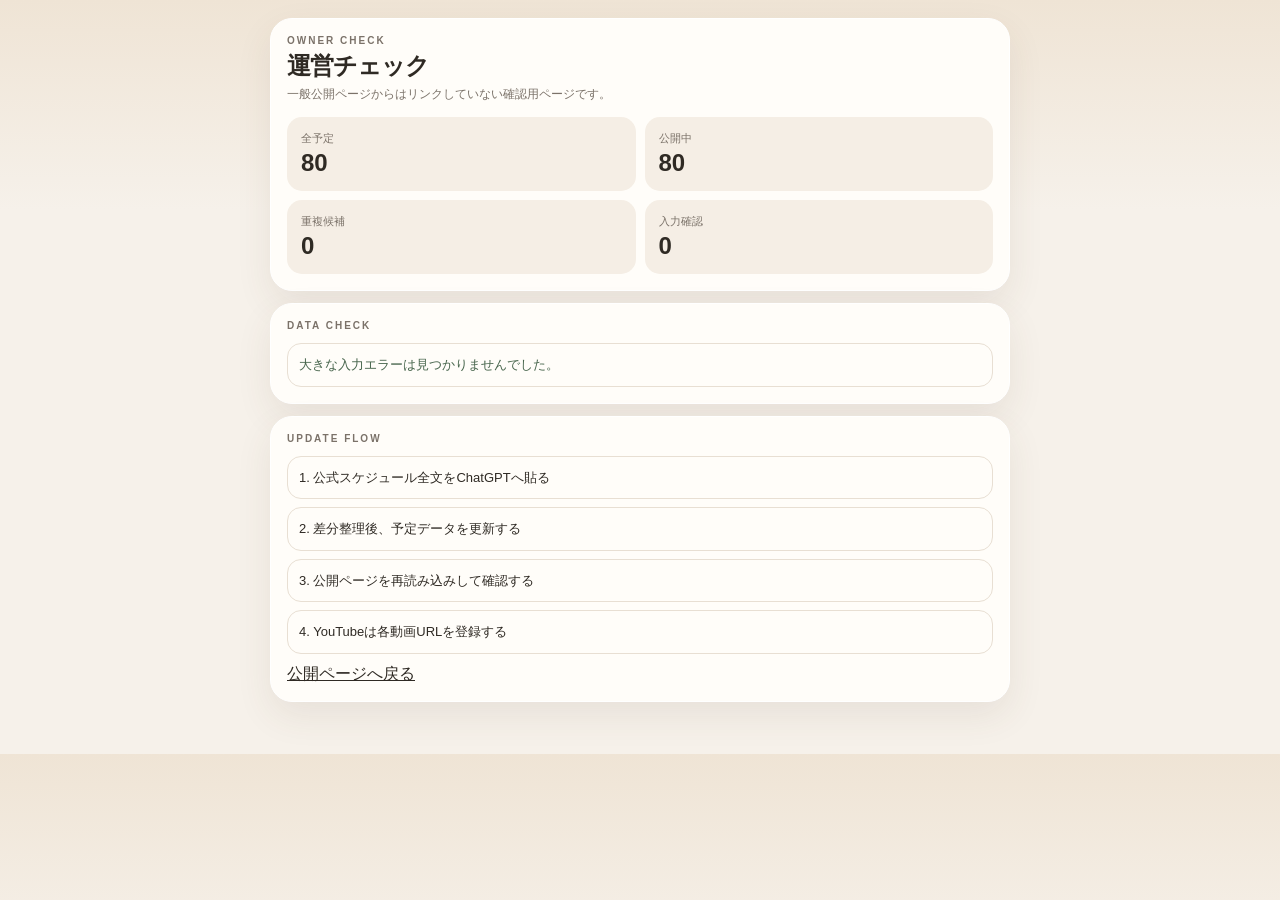
==== admin.html @ 817b1d8c "Add files via upload" ====
<!doctype html>
<html lang="ja">
<head>
<meta charset="utf-8">
<meta name="viewport" content="width=device-width,initial-scale=1,viewport-fit=cover">
<meta name="theme-color" content="#e7d9c4">
<title>timelesz Schedule 管理チェック</title>
<link rel="stylesheet" href="styles.css">
<style>
.admin-wrap{max-width:760px;margin:auto;padding:18px 10px 40px}
.admin-card{background:var(--card);border:1px solid #fff;border-radius:22px;box-shadow:var(--shadow);padding:16px;margin-bottom:12px}
.admin-title{margin:0 0 4px;font-size:24px}
.admin-sub{margin:0;color:var(--muted);font-size:12px}
.stat-grid{display:grid;grid-template-columns:repeat(2,1fr);gap:9px;margin-top:14px}
.stat{background:#f5eee5;border-radius:15px;padding:14px}
.stat-label{font-size:11px;color:var(--muted)}
.stat-value{font-size:24px;font-weight:800;margin-top:3px}
.check-list{display:grid;gap:8px;margin-top:12px}
.check-item{border:1px solid var(--line);border-radius:14px;padding:11px;font-size:13px;line-height:1.5}
.ok{color:#47654c}
.warn{color:#9a5a45}
.small{font-size:11px;color:var(--muted)}
.back-link{display:inline-block;margin-top:10px;color:var(--ink)}
</style>
</head>
<body>
<div class="admin-wrap">
  <section class="admin-card">
    <p class="kicker">OWNER CHECK</p>
    <h1 class="admin-title">運営チェック</h1>
    <p class="admin-sub">一般公開ページからはリンクしていない確認用ページです。</p>
    <div class="stat-grid">
      <div class="stat"><div class="stat-label">全予定</div><div id="total" class="stat-value">—</div></div>
      <div class="stat"><div class="stat-label">公開中</div><div id="published" class="stat-value">—</div></div>
      <div class="stat"><div class="stat-label">重複候補</div><div id="duplicates" class="stat-value">—</div></div>
      <div class="stat"><div class="stat-label">入力確認</div><div id="warnings" class="stat-value">—</div></div>
    </div>
  </section>

  <section class="admin-card">
    <p class="kicker">DATA CHECK</p>
    <div id="checks" class="check-list"><div class="check-item">読み込み中…</div></div>
  </section>

  <section class="admin-card">
    <p class="kicker">UPDATE FLOW</p>
    <div class="check-list">
      <div class="check-item">1. 公式スケジュール全文をChatGPTへ貼る</div>
      <div class="check-item">2. 差分整理後、予定データを更新する</div>
      <div class="check-item">3. 公開ページを再読み込みして確認する</div>
      <div class="check-item">4. YouTubeは各動画URLを登録する</div>
    </div>
    <a class="back-link" href="index.html">公開ページへ戻る</a>
  </section>
</div>
<script src="fallback-data.js"></script>
<script>
const SHEET_CSV_URL="https://docs.google.com/spreadsheets/d/e/2PACX-1vT8yHpEmpNIWvi6FIo1ntB-tG_xjze0EE297G94Hp37vIsCH3QntRiUOo39_B5Ocg/pub?gid=1610754135&single=true&output=csv";
const validCategories=new Set(["TV","RADIO","MAGAZINE","CONCERT","EVENT","RELEASE","MOVIE","BIRTHDAY","YOUTUBE"]);
const validMembers=new Set(["timelesz","佐藤勝利","菊池風磨","松島聡","寺西拓人","原嘉孝","橋本将生","猪俣周杜","篠塚大輝"]);

function parseCSV(text){
  const rows=[]; let row=[], value="", quoted=false;
  for(let i=0;i<text.length;i++){
    const c=text[i];
    if(c==='"'){
      if(quoted && text[i+1]==='"'){value+='"';i++} else quoted=!quoted;
    }else if(c===','&&!quoted){row.push(value);value=""}
    else if((c==='\n'||c==='\r')&&!quoted){
      if(c==='\r'&&text[i+1]==='\n')i++;
      row.push(value);value="";
      if(row.some(x=>x!==""))rows.push(row);
      row=[];
    }else value+=c;
  }
  if(value.length||row.length){row.push(value);rows.push(row)}
  return rows;
}
function normalize(rows){
  if(!rows.length)return[];
  const h=rows[0].map(x=>x.trim().toLowerCase());
  return rows.slice(1).map((r,i)=>{
    const o={}; h.forEach((k,j)=>o[k]=(r[j]||"").trim());
    return {
      row:i+2,id:o.id||"",date:o.date||"",time:o.time||"",
      category:(o.category||"").toUpperCase(),title:o.title||"",
      venue:o.venue||"",members:(o.members||"").split(/[、,，]/).map(x=>x.trim()).filter(Boolean),
      note:o.note||"",url:o.url||"",status:o.status||"公開",addedAt:o.added_at||""
    };
  }).filter(x=>x.date||x.title);
}
function inspect(list){
  const checks=[]; const seen=new Map(); let duplicateCount=0; let warningCount=0;
  list.forEach(e=>{
    const issues=[];
    if(!/^\d{4}-\d{2}-\d{2}$/.test(e.date)) issues.push("日付形式");
    if(!e.title) issues.push("タイトル未入力");
    if(!validCategories.has(e.category)) issues.push("カテゴリー");
    if(!e.members.some(m=>validMembers.has(m))) issues.push("対象メンバーなし");
    if(e.url && !/^https?:\/\//i.test(e.url)) issues.push("URL形式");
    const k=`${e.date}|${e.time}|${e.title}`;
    if(seen.has(k)){issues.push(`重複候補（${seen.get(k)}行目）`);duplicateCount++}
    else seen.set(k,e.row);
    if(issues.length){
      warningCount++;
      checks.push(`<div class="check-item warn">${e.row}行目：${issues.join("・")}<div class="small">${e.date} ${e.title}</div></div>`);
    }
  });
  if(!checks.length)checks.push('<div class="check-item ok">大きな入力エラーは見つかりませんでした。</div>');
  return {checks,duplicateCount,warningCount};
}
async function load(){
  let list=[];
  try{
    const r=await fetch(`${SHEET_CSV_URL}&t=${Date.now()}`,{cache:"no-store"});
    if(!r.ok)throw new Error();
    list=normalize(parseCSV(await r.text()));
  }catch(e){
    list=(window.FALLBACK_EVENTS||[]).map((x,i)=>({...x,row:i+2}));
    document.getElementById("checks").innerHTML='<div class="check-item warn">スプレッドシートを読めなかったため、保存済みデータを確認しています。</div>';
  }
  const result=inspect(list);
  document.getElementById("total").textContent=list.length;
  document.getElementById("published").textContent=list.filter(x=>x.status!=="非公開").length;
  document.getElementById("duplicates").textContent=result.duplicateCount;
  document.getElementById("warnings").textContent=result.warningCount;
  document.getElementById("checks").innerHTML=result.checks.join("");
}
load();
</script>
</body>
</html>
---- styles.css ----
:root{
  --bg:#f6f1ea;
  --card:#fffdf9;
  --theme:#e7d9c4;
  --theme-deep:#c7b394;
  --ink:#2f2a24;
  --muted:#7b7269;
  --line:#e8dfd3;
  --shadow:0 14px 36px rgba(88,68,40,.09);
  font-family:-apple-system,BlinkMacSystemFont,"Segoe UI","Noto Sans JP",sans-serif;
}
*{box-sizing:border-box}
body{margin:0;background:linear-gradient(180deg,#efe4d5 0,#f6f1ea 210px);color:var(--ink)}
button,input{font:inherit}
button{cursor:pointer}
svg{width:18px;height:18px;fill:none;stroke:currentColor;stroke-width:1.8;stroke-linecap:round;stroke-linejoin:round}
.app{max-width:980px;margin:auto;padding:14px 10px 40px}
.header{display:flex;justify-content:space-between;align-items:center;padding:10px 4px 16px}
.kicker{margin:0 0 4px;font-size:10px;letter-spacing:.2em;color:var(--muted);font-weight:800}
h1{margin:0;font-size:clamp(24px,5vw,38px);letter-spacing:-.04em}
.panel{background:rgba(255,253,249,.97);border:1px solid rgba(255,255,255,.9);border-radius:24px;box-shadow:var(--shadow)}
.controls{padding:14px;margin-bottom:12px}
.search{display:flex;align-items:center;gap:9px;background:#f5eee5;border:1px solid var(--line);border-radius:15px;padding:0 12px}
.search input{width:100%;border:0;outline:0;background:transparent;padding:13px 0;color:var(--ink)}
.section-label{margin:14px 0 8px;font-size:10px;letter-spacing:.16em;color:var(--muted);font-weight:800}
.scroll-row{display:flex;gap:7px;overflow-x:auto;padding-bottom:3px;scrollbar-width:none}
.scroll-row::-webkit-scrollbar{display:none}
.chip{display:flex;align-items:center;gap:6px;white-space:nowrap;border:1px solid var(--line);background:#fff;border-radius:999px;padding:8px 10px;font-size:12px;color:var(--ink)}
.chip.active{background:var(--ink);color:#fff;border-color:var(--ink)}
.today-btn{border:1px solid rgba(255,255,255,.8);background:#fff9;border-radius:999px;padding:9px 12px;color:var(--ink)}
.icon-btn{border:0;background:transparent;width:40px;height:40px;border-radius:50%;display:grid;place-items:center;color:var(--ink)}
.calendar-panel{padding:10px}
.month-nav{display:grid;grid-template-columns:40px 1fr 40px;align-items:center;text-align:center;padding:4px 0 12px}
.month-label{font-size:22px;font-weight:800}
.count-label{font-size:11px;color:var(--muted);margin-top:2px}
.weekdays,.calendar-grid{display:grid;grid-template-columns:repeat(7,1fr);gap:5px}
.weekdays{font-size:9px;color:var(--muted);text-align:center;padding-bottom:6px}
.day{
  aspect-ratio:1/1.18;
  border:1px solid var(--line);
  border-radius:15px;
  background:#fff;
  padding:6px;
  display:flex;
  flex-direction:column;
  min-width:0
}
.day.blank{background:transparent;border-color:transparent}
.day.has-events{cursor:pointer}
.day.today{outline:2px solid var(--theme-deep);outline-offset:-2px}
.day-number{font-size:11px;font-weight:750}
.member-icons{
  margin-top:auto;
  display:grid;
  grid-template-columns:repeat(3,minmax(0,1fr));
  grid-template-rows:repeat(3,min-content);
  align-items:center;
  justify-items:center;
  gap:1px 0;
  width:100%;
  line-height:1;
  overflow:hidden
}
.member-emoji{
  display:block;
  font-size:clamp(8px,2.55vw,12px);
  line-height:1
}
.event-count{display:none}
dialog{width:min(calc(100% - 18px),620px);max-height:84vh;border:0;border-radius:24px;padding:16px;background:var(--card);box-shadow:0 24px 70px rgba(34,26,17,.28)}
dialog::backdrop{background:rgba(35,29,23,.42);backdrop-filter:blur(4px)}
.dialog-head{display:flex;justify-content:space-between;align-items:center;position:sticky;top:-16px;background:var(--card);padding-bottom:12px;z-index:2}
.dialog-head h2{margin:0;font-size:22px}
.dialog-events{display:grid;gap:9px}
.event-card{border:1px solid var(--line);border-radius:17px;padding:13px;background:#fff}
.event-top{display:flex;gap:11px}
.event-icon{width:36px;height:36px;border-radius:12px;background:#f2ebe1;display:grid;place-items:center;flex:0 0 auto}
.event-title{margin:0;font-size:15px;line-height:1.45}
.event-meta{display:flex;flex-wrap:wrap;gap:6px 10px;margin-top:7px;color:var(--muted);font-size:12px}
.event-meta span{display:inline-flex;align-items:center;gap:4px}
.event-meta svg{width:13px;height:13px}
.event-members{margin-top:9px;font-size:13px}
.event-note{font-size:12px;color:#63594f;line-height:1.55;margin:10px 0 0;padding-top:9px;border-top:1px dashed var(--line)}
@media(max-width:560px){
  .app{padding:10px 8px 32px}
  .panel{border-radius:20px}
  .calendar-panel{padding:8px}
  .weekdays,.calendar-grid{gap:4px}
  .day{border-radius:13px;padding:5px;aspect-ratio:1/1.18}
  .event-count{display:none}
}

.loading-state{
  padding:28px 12px;
  text-align:center;
  color:var(--muted);
  font-size:13px
}
.loading-state.hidden{display:none}
.site-footer{
  display:flex;
  flex-wrap:wrap;
  justify-content:center;
  gap:5px 12px;
  padding:18px 8px 4px;
  color:var(--muted);
  font-size:11px;
  text-align:center
}
.data-warnings{
  flex-basis:100%;
  color:#9a5a45;
  line-height:1.5
}
.link-button{
  display:inline-flex;
  align-items:center;
  gap:6px;
  margin-top:11px;
  padding:9px 12px;
  border-radius:999px;
  background:var(--ink);
  color:#fff;
  text-decoration:none;
  font-size:12px
}
.link-button svg{width:14px;height:14px}
.new-badge{
  display:inline-block;
  margin-left:6px;
  padding:2px 6px;
  border-radius:999px;
  background:var(--theme);
  color:var(--ink);
  font-size:9px;
  font-weight:800;
  vertical-align:middle
}

.update-info{
  flex-basis:100%;
  margin:8px auto 0;
  max-width:360px;
  padding-top:10px;
  border-top:1px solid rgba(47,42,36,.08);
  text-align:left
}
.update-version{
  font-weight:700;
  color:var(--ink);
  margin-bottom:4px
}
.update-info ul{
  margin:0;
  padding-left:18px;
  line-height:1.55
}
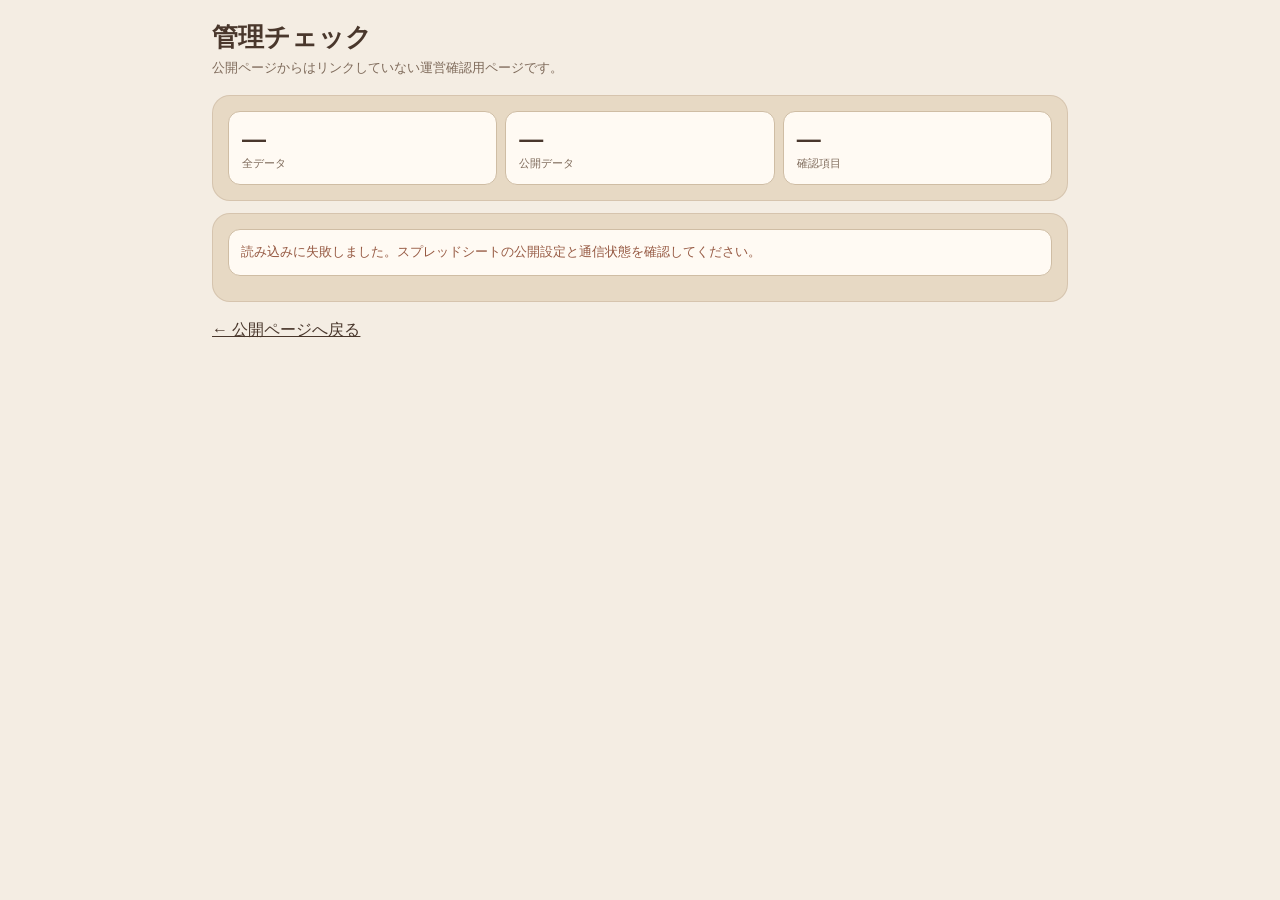
==== commit fdd3b034: "Add files via upload" ====
--- a/admin.html
+++ b/admin.html
@@ -1,132 +1,37 @@
 <!doctype html>
 <html lang="ja">
 <head>
-<meta charset="utf-8">
-<meta name="viewport" content="width=device-width,initial-scale=1,viewport-fit=cover">
-<meta name="theme-color" content="#e7d9c4">
-<title>timelesz Schedule 管理チェック</title>
-<link rel="stylesheet" href="styles.css">
-<style>
-.admin-wrap{max-width:760px;margin:auto;padding:18px 10px 40px}
-.admin-card{background:var(--card);border:1px solid #fff;border-radius:22px;box-shadow:var(--shadow);padding:16px;margin-bottom:12px}
-.admin-title{margin:0 0 4px;font-size:24px}
-.admin-sub{margin:0;color:var(--muted);font-size:12px}
-.stat-grid{display:grid;grid-template-columns:repeat(2,1fr);gap:9px;margin-top:14px}
-.stat{background:#f5eee5;border-radius:15px;padding:14px}
-.stat-label{font-size:11px;color:var(--muted)}
-.stat-value{font-size:24px;font-weight:800;margin-top:3px}
-.check-list{display:grid;gap:8px;margin-top:12px}
-.check-item{border:1px solid var(--line);border-radius:14px;padding:11px;font-size:13px;line-height:1.5}
-.ok{color:#47654c}
-.warn{color:#9a5a45}
-.small{font-size:11px;color:var(--muted)}
-.back-link{display:inline-block;margin-top:10px;color:var(--ink)}
-</style>
+  <meta charset="utf-8">
+  <meta name="viewport" content="width=device-width,initial-scale=1,viewport-fit=cover">
+  <meta name="color-scheme" content="only light">
+  <title>timelesz Schedule 管理チェック</title>
+  <style>
+    :root{color-scheme:only light;--theme:#e7d9c4;--page:#f4ede3;--surface:#fffaf3;--ink:#49372c;--muted:#7e6a5a;--line:#cfbda4;font-family:-apple-system,BlinkMacSystemFont,"Segoe UI","Noto Sans JP",sans-serif}
+    *{box-sizing:border-box}body{margin:0;background:var(--page);color:var(--ink)}main{max-width:880px;margin:auto;padding:20px 12px 40px}h1{margin:0 0 4px;font-size:26px}.sub{margin:0 0 18px;color:var(--muted);font-size:13px}.card{margin-bottom:12px;padding:15px;background:var(--theme);border:1px solid rgba(105,76,46,.14);border-radius:18px}.stats{display:grid;grid-template-columns:repeat(3,minmax(0,1fr));gap:8px}.stat{padding:13px;background:var(--surface);border:1px solid var(--line);border-radius:12px}.stat b{display:block;font-size:24px}.stat span{color:var(--muted);font-size:11px}.status{padding:12px;background:var(--surface);border:1px solid var(--line);border-radius:12px;line-height:1.6;font-size:13px}.issues{margin:10px 0 0;padding-left:20px;font-size:13px;line-height:1.7}.ok{color:#45643f}.warn{color:#965942}.back{display:inline-block;margin-top:6px;color:var(--ink)}@media(max-width:520px){.stats{grid-template-columns:1fr}.stat b{font-size:20px}}
+  </style>
 </head>
 <body>
-<div class="admin-wrap">
-  <section class="admin-card">
-    <p class="kicker">OWNER CHECK</p>
-    <h1 class="admin-title">運営チェック</h1>
-    <p class="admin-sub">一般公開ページからはリンクしていない確認用ページです。</p>
-    <div class="stat-grid">
-      <div class="stat"><div class="stat-label">全予定</div><div id="total" class="stat-value">—</div></div>
-      <div class="stat"><div class="stat-label">公開中</div><div id="published" class="stat-value">—</div></div>
-      <div class="stat"><div class="stat-label">重複候補</div><div id="duplicates" class="stat-value">—</div></div>
-      <div class="stat"><div class="stat-label">入力確認</div><div id="warnings" class="stat-value">—</div></div>
+<main>
+  <h1>管理チェック</h1>
+  <p class="sub">公開ページからはリンクしていない運営確認用ページです。</p>
+  <section class="card">
+    <div class="stats">
+      <div class="stat"><b id="total">—</b><span>全データ</span></div>
+      <div class="stat"><b id="publicCount">—</b><span>公開データ</span></div>
+      <div class="stat"><b id="issueCount">—</b><span>確認項目</span></div>
     </div>
   </section>
-
-  <section class="admin-card">
-    <p class="kicker">DATA CHECK</p>
-    <div id="checks" class="check-list"><div class="check-item">読み込み中…</div></div>
+  <section class="card">
+    <div id="status" class="status">スプレッドシートを確認しています…</div>
+    <ul id="issues" class="issues"></ul>
   </section>
-
-  <section class="admin-card">
-    <p class="kicker">UPDATE FLOW</p>
-    <div class="check-list">
-      <div class="check-item">1. 公式スケジュール全文をChatGPTへ貼る</div>
-      <div class="check-item">2. 差分整理後、予定データを更新する</div>
-      <div class="check-item">3. 公開ページを再読み込みして確認する</div>
-      <div class="check-item">4. YouTubeは各動画URLを登録する</div>
-    </div>
-    <a class="back-link" href="index.html">公開ページへ戻る</a>
-  </section>
-</div>
-<script src="fallback-data.js"></script>
+  <a class="back" href="index.html">← 公開ページへ戻る</a>
+</main>
 <script>
-const SHEET_CSV_URL="https://docs.google.com/spreadsheets/d/e/2PACX-1vT8yHpEmpNIWvi6FIo1ntB-tG_xjze0EE297G94Hp37vIsCH3QntRiUOo39_B5Ocg/pub?gid=1610754135&single=true&output=csv";
+const CSV_URL="https://docs.google.com/spreadsheets/d/e/2PACX-1vT8yHpEmpNIWvi6FIo1ntB-tG_xjze0EE297G94Hp37vIsCH3QntRiUOo39_B5Ocg/pub?gid=1610754135&single=true&output=csv";
 const validCategories=new Set(["TV","RADIO","MAGAZINE","CONCERT","EVENT","RELEASE","MOVIE","BIRTHDAY","YOUTUBE"]);
-const validMembers=new Set(["timelesz","佐藤勝利","菊池風磨","松島聡","寺西拓人","原嘉孝","橋本将生","猪俣周杜","篠塚大輝"]);
-
-function parseCSV(text){
-  const rows=[]; let row=[], value="", quoted=false;
-  for(let i=0;i<text.length;i++){
-    const c=text[i];
-    if(c==='"'){
-      if(quoted && text[i+1]==='"'){value+='"';i++} else quoted=!quoted;
-    }else if(c===','&&!quoted){row.push(value);value=""}
-    else if((c==='\n'||c==='\r')&&!quoted){
-      if(c==='\r'&&text[i+1]==='\n')i++;
-      row.push(value);value="";
-      if(row.some(x=>x!==""))rows.push(row);
-      row=[];
-    }else value+=c;
-  }
-  if(value.length||row.length){row.push(value);rows.push(row)}
-  return rows;
-}
-function normalize(rows){
-  if(!rows.length)return[];
-  const h=rows[0].map(x=>x.trim().toLowerCase());
-  return rows.slice(1).map((r,i)=>{
-    const o={}; h.forEach((k,j)=>o[k]=(r[j]||"").trim());
-    return {
-      row:i+2,id:o.id||"",date:o.date||"",time:o.time||"",
-      category:(o.category||"").toUpperCase(),title:o.title||"",
-      venue:o.venue||"",members:(o.members||"").split(/[、,，]/).map(x=>x.trim()).filter(Boolean),
-      note:o.note||"",url:o.url||"",status:o.status||"公開",addedAt:o.added_at||""
-    };
-  }).filter(x=>x.date||x.title);
-}
-function inspect(list){
-  const checks=[]; const seen=new Map(); let duplicateCount=0; let warningCount=0;
-  list.forEach(e=>{
-    const issues=[];
-    if(!/^\d{4}-\d{2}-\d{2}$/.test(e.date)) issues.push("日付形式");
-    if(!e.title) issues.push("タイトル未入力");
-    if(!validCategories.has(e.category)) issues.push("カテゴリー");
-    if(!e.members.some(m=>validMembers.has(m))) issues.push("対象メンバーなし");
-    if(e.url && !/^https?:\/\//i.test(e.url)) issues.push("URL形式");
-    const k=`${e.date}|${e.time}|${e.title}`;
-    if(seen.has(k)){issues.push(`重複候補（${seen.get(k)}行目）`);duplicateCount++}
-    else seen.set(k,e.row);
-    if(issues.length){
-      warningCount++;
-      checks.push(`<div class="check-item warn">${e.row}行目：${issues.join("・")}<div class="small">${e.date} ${e.title}</div></div>`);
-    }
-  });
-  if(!checks.length)checks.push('<div class="check-item ok">大きな入力エラーは見つかりませんでした。</div>');
-  return {checks,duplicateCount,warningCount};
-}
-async function load(){
-  let list=[];
-  try{
-    const r=await fetch(`${SHEET_CSV_URL}&t=${Date.now()}`,{cache:"no-store"});
-    if(!r.ok)throw new Error();
-    list=normalize(parseCSV(await r.text()));
-  }catch(e){
-    list=(window.FALLBACK_EVENTS||[]).map((x,i)=>({...x,row:i+2}));
-    document.getElementById("checks").innerHTML='<div class="check-item warn">スプレッドシートを読めなかったため、保存済みデータを確認しています。</div>';
-  }
-  const result=inspect(list);
-  document.getElementById("total").textContent=list.length;
-  document.getElementById("published").textContent=list.filter(x=>x.status!=="非公開").length;
-  document.getElementById("duplicates").textContent=result.duplicateCount;
-  document.getElementById("warnings").textContent=result.warningCount;
-  document.getElementById("checks").innerHTML=result.checks.join("");
-}
-load();
+function parseCSV(text){const rows=[];let row=[],value="",quoted=false;for(let i=0;i<text.length;i++){const c=text[i];if(c==='"'){if(quoted&&text[i+1]==='"'){value+='"';i++;}else quoted=!quoted;}else if(c===','&&!quoted){row.push(value);value="";}else if((c==='\n'||c==='\r')&&!quoted){if(c==='\r'&&text[i+1]==='\n')i++;row.push(value);value="";if(row.some(v=>v!==""))rows.push(row);row=[];}else value+=c;}if(value.length||row.length){row.push(value);rows.push(row);}return rows;}
+(async()=>{try{const res=await fetch(`${CSV_URL}&t=${Date.now()}`,{cache:"no-store"});if(!res.ok)throw new Error(`HTTP ${res.status}`);const rows=parseCSV(await res.text());const headers=(rows.shift()||[]).map(v=>v.trim().toLowerCase());const data=rows.map(row=>Object.fromEntries(headers.map((h,i)=>[h,(row[i]||"").trim()])));const issues=[];const seen=new Set();data.forEach((r,i)=>{const n=i+2;if(!/^\d{4}[-/.]\d{1,2}[-/.]\d{1,2}/.test(r.date||""))issues.push(`${n}行目：日付を確認`);if(!validCategories.has((r.category||"").toUpperCase()))issues.push(`${n}行目：カテゴリーを確認`);if(!(r.title||""))issues.push(`${n}行目：タイトルが空欄`);if(!(r.members||""))issues.push(`${n}行目：メンバーが空欄`);if(r.url&&!/^https?:\/\//i.test(r.url))issues.push(`${n}行目：URL形式を確認`);const key=`${r.date}|${r.time}|${r.title}`;if(seen.has(key))issues.push(`${n}行目：重複の可能性`);seen.add(key);});const publicData=data.filter(r=>r.status!=="非公開");document.getElementById('total').textContent=data.length;document.getElementById('publicCount').textContent=publicData.length;document.getElementById('issueCount').textContent=issues.length;const status=document.getElementById('status');status.textContent=issues.length?`確認が必要な項目が${issues.length}件あります。`:'入力上の問題は見つかりませんでした。';status.classList.add(issues.length?'warn':'ok');document.getElementById('issues').innerHTML=issues.slice(0,100).map(v=>`<li>${v}</li>`).join('');}catch(e){document.getElementById('status').textContent='読み込みに失敗しました。スプレッドシートの公開設定と通信状態を確認してください。';document.getElementById('status').classList.add('warn');}})();
 </script>
 </body>
 </html>
